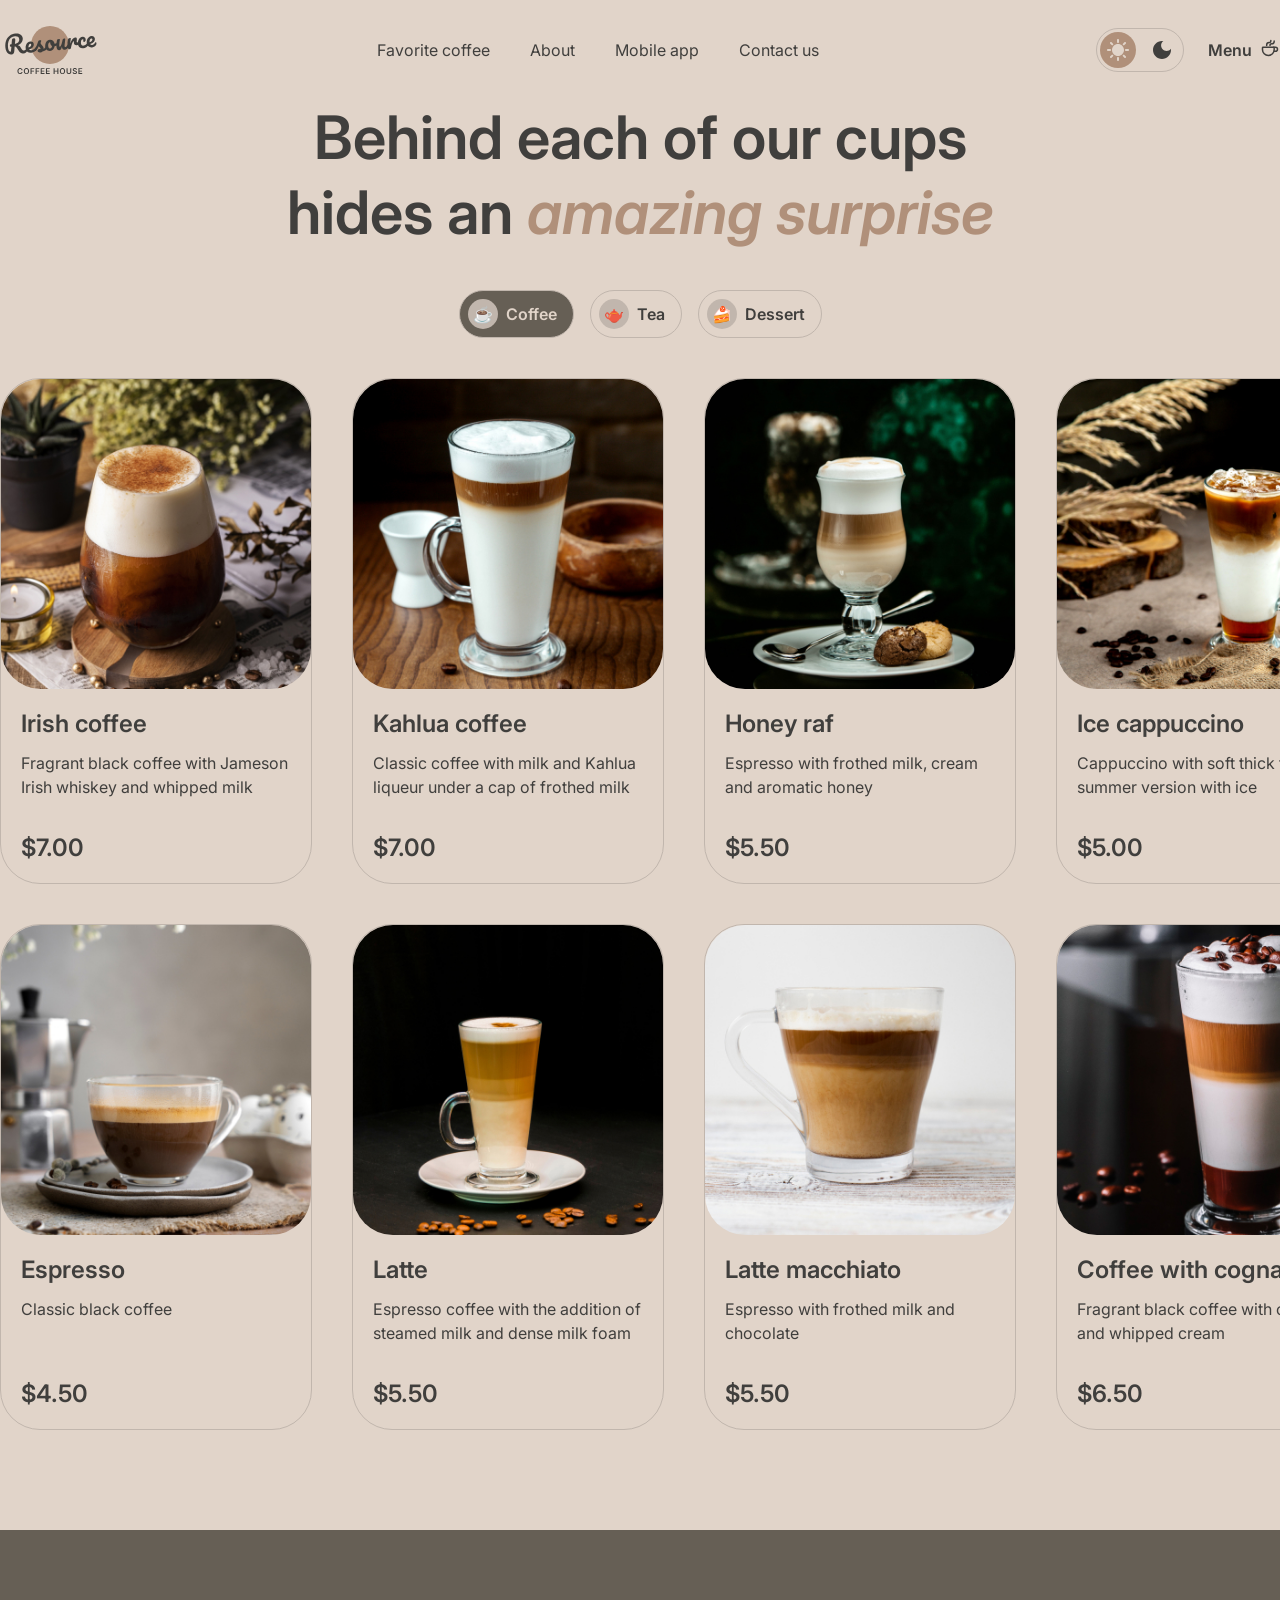
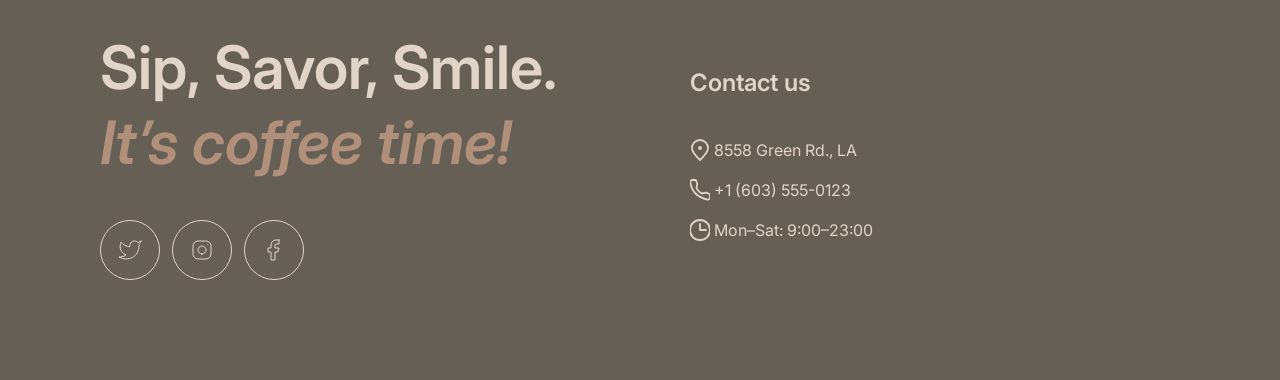
==== coffee.html @ ab08006a "feat: add catalog pages" ====
<!DOCTYPE html> 
<html lang="en">   
<head>     
    <meta charset="UTF-8">     
    <meta http-equiv="X-UA-Compatible" content="IE=edge">     
    <meta name="viewport" content="width=device-width, initial-scale=1.0">     
    <title>Document</title>     
    <link rel="stylesheet" href="style.css">   
    <link rel="preconnect" href="https://fonts.googleapis.com">
    <link rel="preconnect" href="https://fonts.gstatic.com" crossorigin>
    <link href="https://fonts.googleapis.com/css2?family=Inter:ital,opsz,wght@0,14..32,100..900;1,14..32,100..900&display=swap" rel="stylesheet">
</head>   
<body>
    <header>
        <nav class="header">
            <img src="icons/logo-light.svg" alt="Logo" class="logo">
            <ul class="nav">
                <li><a href="#">Favorite coffee</a></li>
                <li><a href="#">About</a></li>
                <li><a href="#">Mobile app</a></li>
                <li><a href="#">Contact us</a></li>   
            </ul>
            <div class="header-actions">
                <div class="theme-switch">
                    <button class="btn light">
                        <svg class="sun" width="22" height="22" viewBox="0 0 22 22" fill="#403F3D" xmlns="http://www.w3.org/2000/svg">
                            <path d="M10 3V1C10 0.45 10.45 0 11 0C11.55 0 12 0.45 12 1V3C12 3.55 11.55 4 11 4C10.45 4 10 3.55 10 3ZM17.36 6.05L18.77 4.63C19.16 4.24 19.16 3.61 18.77 3.22C18.38 2.83 17.75 2.83 17.36 3.22L15.95 4.64C15.56 5.03 15.56 5.66 15.95 6.05C16.34 6.44 16.97 6.44 17.36 6.05ZM21 10H19C18.45 10 18 10.45 18 11C18 11.55 18.45 12 19 12H21C21.55 12 22 11.55 22 11C22 10.45 21.55 10 21 10ZM11 18C10.45 18 10 18.45 10 19V21C10 21.55 10.45 22 11 22C11.55 22 12 21.55 12 21V19C12 18.45 11.55 18 11 18ZM4.64 6.05L3.22 4.64C2.83 4.25 2.83 3.61 3.22 3.23C3.61 2.85 4.25 2.84 4.63 3.23L6.04 4.64C6.43 5.03 6.43 5.67 6.04 6.05C5.65 6.43 5.02 6.44 4.64 6.05ZM15.95 15.95C15.56 16.34 15.56 16.98 15.95 17.36L17.36 18.77C17.75 19.16 18.39 19.16 18.77 18.77C19.16 18.38 19.16 17.74 18.77 17.36L17.36 15.95C16.98 15.56 16.34 15.56 15.95 15.95ZM1 12H3C3.55 12 4 11.55 4 11C4 10.45 3.55 10 3 10H1C0.45 10 0 10.45 0 11C0 11.55 0.45 12 1 12ZM4.64 18.78L6.05 17.37C6.44 16.98 6.44 16.34 6.05 15.96C5.66 15.58 5.02 15.57 4.64 15.96L3.23 17.37C2.84 17.76 2.84 18.4 3.23 18.78C3.61 19.17 4.25 19.17 4.64 18.78ZM11 5C7.69 5 5 7.69 5 11C5 14.31 7.69 17 11 17C14.31 17 17 14.31 17 11C17 7.69 14.31 5 11 5Z" fill="#E1D4C9"/>
                        </svg>
                    </button>
                    <button class="btn dark">                        
                        <svg class="moon" width="18" height="18" viewBox="0 0 18 18" fill="#403F3D" xmlns="http://www.w3.org/2000/svg"> 
                            <path d="M9 0C4.03 0 0 4.03 0 9C0 13.97 4.03 18 9 18C13.97 18 18 13.97 18 9C18 8.54 17.96 8.08 17.9 7.64C16.92 9.01 15.32 9.9 13.5 9.9C10.52 9.9 8.1 7.48 8.1 4.5C8.1 2.69 8.99 1.08 10.36 0.0999999C9.92 0.0399999 9.46 0 9 0Z" fill="#E1D4C9"/>
                        </svg>
                    </button>
                </div>
                <button class="btn menu">
                    Menu
                    <svg class="cup" width="20" height="20" viewBox="0 0 20 20" fill="none" xmlns="http://www.w3.org/2000/svg">
                        <path d="M14.166 9.76667V11.6667C14.166 14.8883 11.5543 17.5 8.33268 17.5C5.11102 17.5 2.49935 14.8883 2.49935 11.6667V9.76667C2.49935 9.4353 2.76798 9.16667 3.09935 9.16667H13.566C13.8974 9.16667 14.166 9.4353 14.166 9.76667Z" stroke="#E1D4C9" stroke-width="1.5" stroke-linecap="round" stroke-linejoin="round"/>
                        <path d="M9.99935 7.50002C9.99935 6.66669 10.5946 5.83335 11.7851 5.83335C13.1 5.83335 14.166 4.76737 14.166 3.4524V2.91669" stroke="#E1D4C9" stroke-width="1.5" stroke-linecap="round" stroke-linejoin="round"/>
                        <path d="M6.66732 7.5V7.08333C6.66732 5.70262 7.78661 4.58333 9.16732 4.58333C10.0878 4.58333 10.834 3.83714 10.834 2.91667V2.5" stroke="#E1D4C9" stroke-width="1.5" stroke-linecap="round" stroke-linejoin="round"/>
                        <path d="M13.334 9.16669H15.4173C16.5679 9.16669 17.5007 10.0994 17.5007 11.25C17.5007 12.4006 16.5679 13.3334 15.4173 13.3334H14.1673" stroke="#E1D4C9" stroke-width="1.5" stroke-linecap="round" stroke-linejoin="round"/>
                    </svg>
                </button>
            </div>
        </nav>
    </header>

    <main>
        <section class="menu">
            <div class="menu-container">
                <div class="menu-offer">
                    <h2>Behind each of our cups hides an <span class="accent">amazing surprise</span></h2>
                    <div class="menu-tabs">
                        <button class="btn-menu active">
                            <span class="icon sctive">☕</span>
                            Coffee
                        </button>
                        <button class="btn-menu">
                            <span class="icon">🫖</span>
                            Tea
                        </button>
                        <button class="btn-menu">
                            <span class="icon">🍰</span>
                            Dessert
                        </button>
                    </div>
                </div>
                <div class="menu-grid">
                    <div class="menu-preview">
                        <img class="preview" src="images/coffee-1.jpg" alt="">
                        <div class="menu-description">
                            <div class="menu-title">
                                <h3>Irish coffee</h3>
                                <p>Fragrant black coffee with Jameson Irish whiskey and whipped milk</p>
                            </div>
                            <h3>$7.00</h3>
                        </div>
                    </div>
                    <div class="menu-preview">
                        <img class="preview" src="images/coffee-2.jpg" alt="">
                        <div class="menu-description">
                            <div class="menu-title">
                                <h3>Kahlua coffee</h3>
                                <p>Classic coffee with milk and Kahlua liqueur under a cap of frothed milk</p>
                            </div>
                            <h3>$7.00</h3>
                        </div>
                    </div>
                    <div class="menu-preview">
                        <img class="preview" src="images/coffee-3.jpg" alt="">
                        <div class="menu-description">
                            <div class="menu-title">
                                <h3>Honey raf</h3>
                                <p>Espresso with frothed milk, cream and aromatic honey</p>
                            </div>
                            <h3>$5.50</h3>
                        </div>
                    </div>
                    <div class="menu-preview">
                        <img class="preview" src="images/coffee-4.jpg" alt="">
                        <div class="menu-description">
                            <div class="menu-title">
                                <h3>Ice cappuccino</h3>
                                <p>Cappuccino with soft thick foam in summer version with ice</p>
                            </div>
                            <h3>$5.00</h3>
                        </div>
                    </div>
                    <div class="menu-preview">
                        <img class="preview" src="images/coffee-5.jpg" alt="">
                        <div class="menu-description">
                            <div class="menu-title">
                                <h3>Espresso</h3>
                                <p>Classic black coffee</p>
                            </div>
                            <h3>$4.50</h3>
                        </div>
                    </div>
                    <div class="menu-preview">
                        <img class="preview" src="images/coffee-6.jpg" alt="">
                        <div class="menu-description">
                            <div class="menu-title">
                                <h3>Latte</h3>
                                <p>Espresso coffee with the addition of steamed milk and dense milk foam</p>
                            </div>
                            <h3>$5.50</h3>
                        </div>
                    </div>
                    <div class="menu-preview">
                        <img class="preview" src="images/coffee-7.jpg" alt="">
                        <div class="menu-description">
                            <div class="menu-title">
                                <h3>Latte macchiato</h3>
                                <p>Espresso with frothed milk and chocolate</p>
                            </div>
                            <h3>$5.50</h3>
                        </div>
                    </div>
                    <div class="menu-preview">
                        <img class="preview" src="images/coffee-8.jpg" alt="">
                        <div class="menu-description">
                            <div class="menu-title">
                                <h3>Coffee with cognac</h3>
                                <p>Fragrant black coffee with cognac and whipped cream</p>
                            </div>
                            <h3>$6.50</h3>
                        </div>
                    </div>
                </div>
            </div>
        </section>
    </main>

    <footer>
        <div class="footer-container">
            <div class="footer-offer">
                <h2>Sip, Savor, Smile. <span class="accent">It’s coffee time!</span></h2>
                <div class="footer-socials">
                    <button class="btn footer-social"><img class="icon-social" src="icons/twitter.svg" alt="twitter"></button> 
                    <button class="btn footer-social">
                        <svg class="socials" width="24" height="24" viewBox="0 0 24 24" fill="none" xmlns="http://www.w3.org/2000/svg">
                            <path d="M12 16C14.2091 16 16 14.2091 16 12C16 9.79086 14.2091 8 12 8C9.79086 8 8 9.79086 8 12C8 14.2091 9.79086 16 12 16Z" stroke="#E1D4C9" stroke-linecap="round" stroke-linejoin="round"/>
                            <path d="M3 16V8C3 5.23858 5.23858 3 8 3H16C18.7614 3 21 5.23858 21 8V16C21 18.7614 18.7614 21 16 21H8C5.23858 21 3 18.7614 3 16Z" stroke="#E1D4C9"/>
                            <path d="M17.5 6.51L17.51 6.49889" stroke="#E1D4C9" stroke-linecap="round" stroke-linejoin="round"/>
                        </svg>
                    </button> 
                    <button class="btn footer-social"><img src="icons/facebook.svg" alt="facebook"></button> 
                </div>
            </div>
            <div class="footer-contacts">
                <h3>Contact us</h3>
                <ul class="contacts">
                    <li><a href="#"><img src="icons/pin-alt.svg" alt="address">8558 Green Rd., LA</a></li>
                    <li><a href="#"><img src="icons/phone.svg" alt="phone">+1 (603) 555-0123</a></li>
                    <li><a href="#"><img src="icons/clock.svg" alt="clock">Mon–Sat: 9:00–23:00</a></li>
                </ul>
            </div>
        </div>
    </footer>
</body>
</html>
---- style.css ----
:root {
    --txt-accent: #B0907A;
    --txt-primary: #403F3D;
    --bg: #E1D4C9;
    --txt-dark: #403F3D;
    --border-primary: #C1B6AD;
    --border-inverse: #665F55;
}

* {
    margin: 0;
    padding: 0;
    box-sizing: border-box;
    max-width: 1360px;
    /* margin-inline: auto; */
}

html {
    scroll-behavior: smooth;
}

body {
    background-color: var(--bg);    
}

a {
    text-decoration: none;
    color: var(--txt-dark); 
}

ul {
    list-style: none;
}

img {
    object-fit: cover;
}

button {
    font-family: "Inter", sans-serif;
    font-optical-sizing: auto;
    font-weight: 600;
    font-style: normal;
    line-height: 150%;
    font-size: 16px;
    color: var(--txt-dark);
    /* background-color: var(--bg); */
}

/* -------------- TEXT --------------  */
body {
  font-family: "Inter", sans-serif;
  font-optical-sizing: auto;
  font-weight: 400;
  font-style: normal;
  line-height: 150%;
  font-size: 16px;
  color: var(--txt-primary); 
}

h1 {
    font-size: 72px;
    font-weight: 600;
    line-height:  105%;
}

h2 {
    font-size: 60px;
    font-weight: 600;
    line-height:  125%;
    text-align: center;
}

h3 {
    font-size: 24px;
    font-weight: 600;
    line-height:  125%;
}

span.accent {
    color: var(--txt-accent);
    font-style: italic;
}

/* ---------------- header ----------------- */
.header {
    margin: 20px 0;
    display: flex;
    justify-content: space-between;
    align-items: center;
}

.nav {
    display: flex;
    gap: 40px;
}

.nav a {
    color: var(--txt-dark); 
}

.header-actions {   
    display: flex;
    gap: 24px;
    align-items: center;
}

.theme-switch {
    display: flex;
    align-items: center;
    gap: 8px;
    width: 88px;
    height: 44px;
    border: 1px solid var(--border-primary);
    border-radius: 100px;
}

.btn.light {
    background-color: var(--txt-accent);
    width: 36px;
    height: 36px;
    border-radius: 100%;
    margin: 3px 0 3px 3px;
    display: flex;
    align-items: center;
    justify-content: center;
    border: none;
}

.btn.dark {
    width: 36px;
    height: 36px;
    border-radius: 100%;
    margin: 3px 3px 3px 0;
    display: flex;
    align-items: center;
    justify-content: center;
    border: none;
    background-color: transparent;
}

.btn.menu {
    border: none;
    display: flex;
    gap: 8px;
    align-items: flex-start;
    background-color: transparent;
}

.moon path {
    fill: #403F3D;
}
.cup path {
    stroke: #403F3D;
}


/* ---------------- hero ----------------- */
.hero-container {
    background-image: url("images/img-hero.jpg");
    background-size: cover;
    background-position: center;  
    width: 100%;
    height: 644px; 
    border-radius: 40px;
    display: flex;
    align-items: center;
    margin-bottom: 100px;    
}

.hero-offer {
    margin-left: 100px;
    max-width: 530px;
    display: flex;
    gap: 40px;
    flex-direction: column;
    color: var(--bg);
}

.btn.primary {
    padding: 20px 78px;
    width: 200px;
    border: none;
    border-radius: 100px;
    background-color: var(--bg);
}

/* -------------- Favorite --------------  */
.favorite-container {
    display: flex;
    flex-direction: column;
    gap: 40px;
    margin-bottom: 100px;
}

.favorite-slider-main {
    display: flex;
    flex-direction: column;
    align-items: center;
    gap: 40px;
}

.favorite-slider {
    width: 100%;
    display: flex;
    align-items: center;
    justify-content: space-between;
}

.slide-content {
    width: 480px;
    display: flex;
    flex-direction: column;
    gap: 20px;
}

.slide-content h3 {
    color: var(--txt-primary);
    text-align: center;
}

.slide-description {
    display: flex;
    flex-direction: column;
    gap: 16px;
    text-align: center;
}

.btn.favorite {
    width: 60px;
    height: 60px;
    border: 1px solid var(--border-inverse);
    border-radius: 100px;
    background-color: var(--bg);
}

.favorite-controls {
    display: flex;
    gap: 12px;
}

.control-dot {
    display: block;
    width: 40px;
    height: 2px;
    background-color: var(--border-primary);
}

.control-dot.active {
    display: block;
    width: 40px;
    height: 2px;
    background-color: var(--border-inverse);
}

/* -------------- About --------------  */
.about-container {
    display: flex;
    flex-direction: column;
    gap: 40px;
    margin-bottom: 100px;
}

.about-container h2 {
    width: 100%;
    text-align: left;
}

.about-images {
    display: flex;
    gap: 40px;
    width: 100%;
    max-width: 660px;
    border-radius: 20px;
}

.about-images-col {
    display: flex;
    gap: 40px;
    flex-direction: column;
}

.about-big {
    height: 590px;
    width: 660px;
    border-radius: 20px;
}

.about-small {
    height: 430px;
    width: 660px;
    border-radius: 20px;
}

/* -------------- Mobileapp --------------  */
.mobileapp-container {
    display: flex;
    gap: 100px;
    margin-bottom: 100px;
    align-items: center;
}

.mobileapp-offer {
    display: flex;
    gap: 40px;
    flex-direction: column;
}

.mobileapp-offer h2 {
    text-align: left;
}

.mobileapp-buttons {
    display: flex;
    gap: 20px;
}

.btn.mobileapp {
    width: 200px;
    display: flex;
    gap: 8px;
    border: 1px solid var(--border-inverse);
    border-radius: 100px;
    background-color: var(--bg);
    align-items: center;
    justify-content: center;
    padding: 20px 12px;
}

.mobileapp-txt {
    display: flex;
    gap: 2px;
    flex-direction: column;
    text-align: left;
    line-height: 105%;
}

.app path {
    fill: var(--txt-primary);
}

.app {
    width: 36px;
    height: 36px;
}

.caption {
    font-size: 10px;
}

/* -------------- Footer --------------  */
.footer-container {
    background-color: #665F55;
    padding: 100px;
    display: flex;
    gap: 100px;
    align-items: center;
}

.footer-offer, .footer-contacts, ul.contacts {
    display: flex;
    flex-direction: column;
    flex: 1;
    gap: 40px;
}

.footer-socials {
    display: flex;
    gap: 12px;
}

.btn.footer-social {
    width: 60px;
    height: 60px;
    background-color: transparent;
    border: 1px solid var(--bg);
    border-radius: 100%;
    display: flex;
    align-items: center;
    justify-content: center;
}

.socials {
    fill: none;
}

footer h2, h3, a {
    color: var(--bg);
    text-align: left;
}

ul.contacts {
    gap: 16px;
}

.contacts a {
    display: flex;
    gap: 4px;
}

/* -------------- Каталог --------------  */
.menu-offer {
    display: flex;
    flex-direction: column;
    align-items: center;
    gap: 40px;
    margin-bottom: 40px;
}

.menu-offer h2 {
    width: 800px;
}

.menu-tabs {
    display: flex;
    gap: 16px;
}

.btn-menu {
    border-radius: 100px;
    border: 1px solid var(--border-primary);
    padding: 8px 16px 8px 8px;
    display: flex;
    align-items: center;
    gap: 8px;
    background-color: transparent;
}

.icon {
    width: 30px;
    height: 30px;
    border-radius: 100%;
    background-color: var(--border-primary);
    display: flex;
    align-items: center;
    justify-content: center;
}

.btn-menu.active {
    background-color: #665F55;
    color: var(--bg);
}

.icon.active {
    background-color: var(--bg);
}

.menu-preview {
    border: 1px solid var(--border-primary);
    border-radius: 40px;
    display: flex;
    flex-direction: column;
    height: 506px;
}

.menu-preview img {
    border-radius: 40px;
    width: 310px;
    height: 310px;
}

.menu-description {
    padding: 20px;
    display: flex;
    flex: 1;
    flex-direction: column;
    justify-content: space-between;
}

.menu-description h3 {
    color: var(--txt-primary);
}

.menu-title {
    display: flex;
    flex-direction: column;
    gap: 12px;
}

.menu-grid {
    display: grid;
    grid-template-columns: repeat(4, 1fr);
    gap: 40px;
}

.menu-container {
    margin-bottom: 100px;
}


/* -------------- Адаптивы --------------  */
@media (max-width: 768px) {}
@media (max-width: 380px) {}
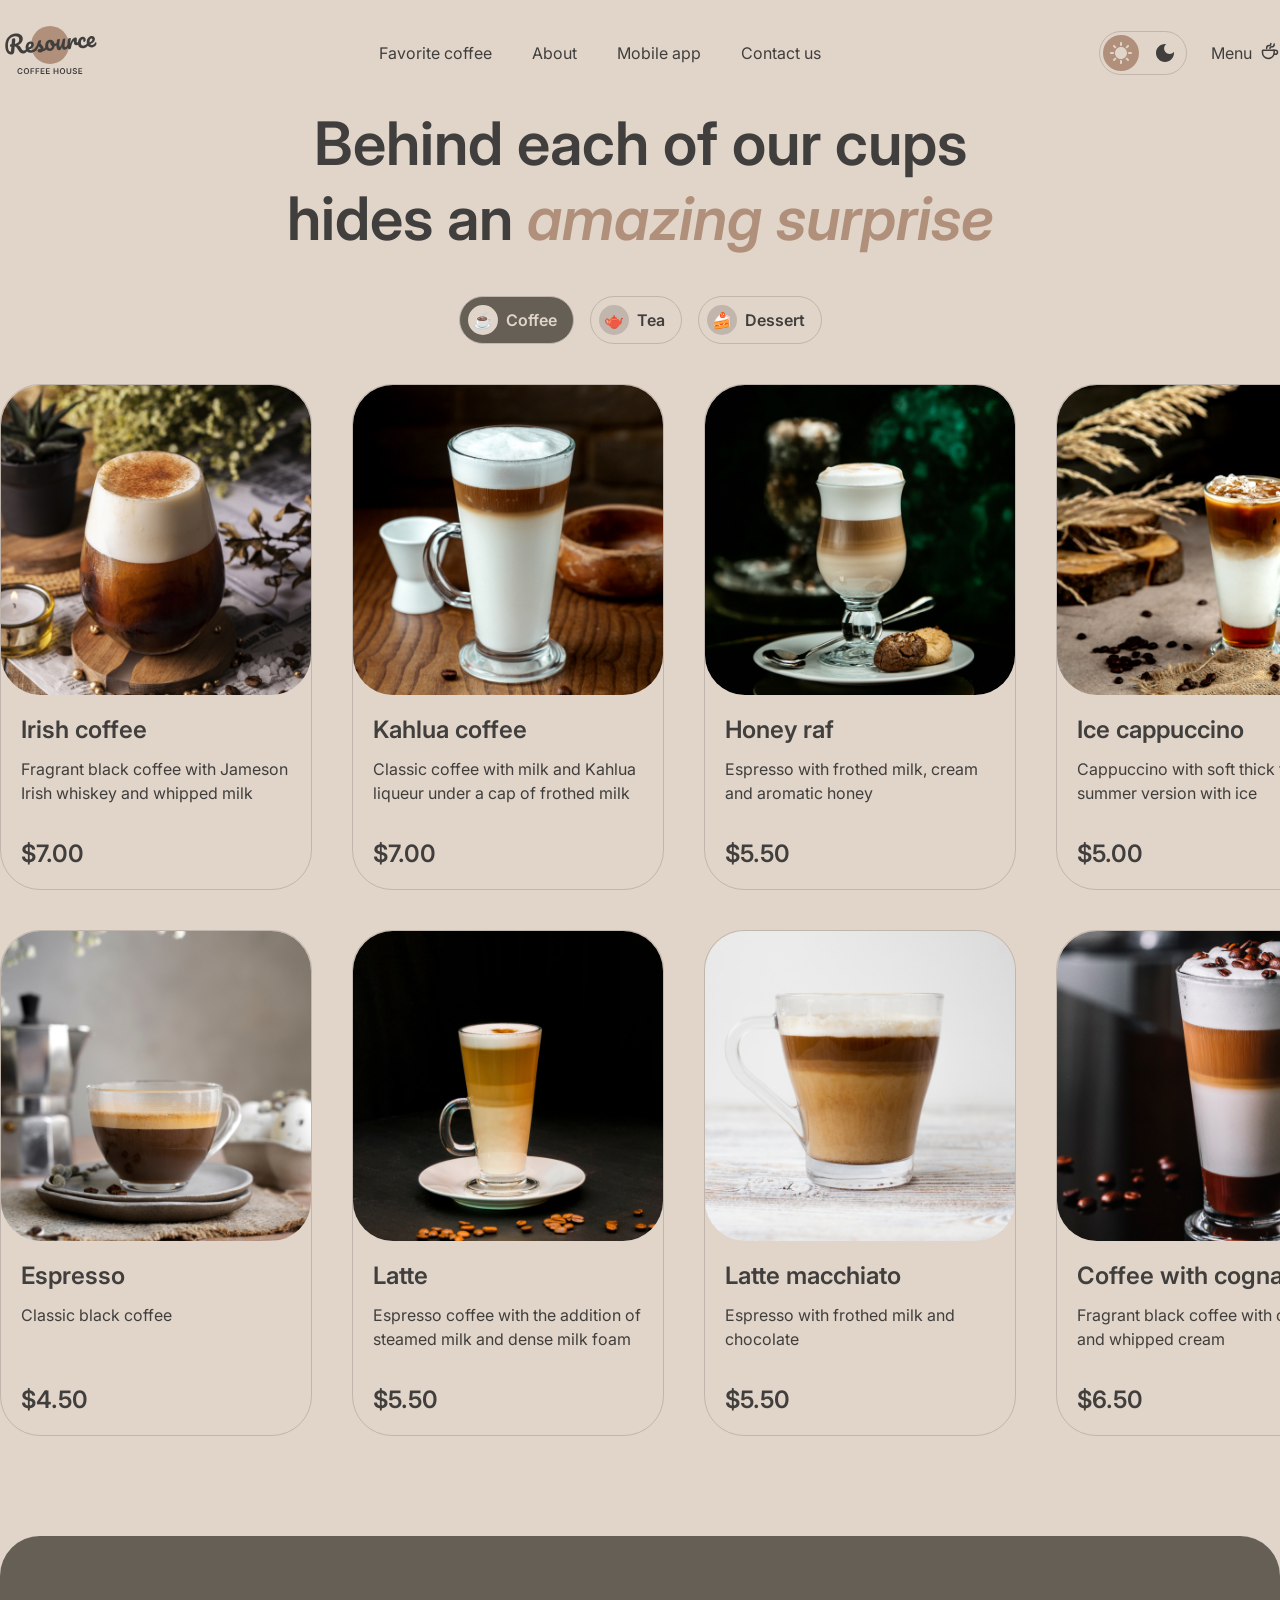
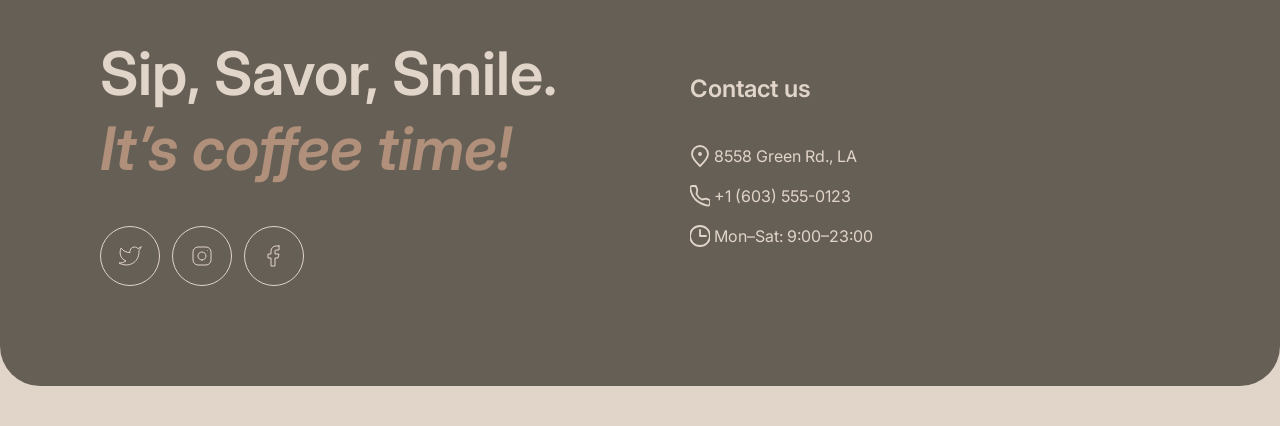
==== commit 79639f5f: "feat: add theme switcher and hovers" ====
--- a/coffee.html
+++ b/coffee.html
@@ -4,21 +4,22 @@
     <meta charset="UTF-8">     
     <meta http-equiv="X-UA-Compatible" content="IE=edge">     
     <meta name="viewport" content="width=device-width, initial-scale=1.0">     
-    <title>Document</title>     
+    <title>Coffee House</title>     
+    <link rel="icon" type="image/svg+xml" href="icons/logo-light.svg">   
     <link rel="stylesheet" href="style.css">   
     <link rel="preconnect" href="https://fonts.googleapis.com">
     <link rel="preconnect" href="https://fonts.gstatic.com" crossorigin>
     <link href="https://fonts.googleapis.com/css2?family=Inter:ital,opsz,wght@0,14..32,100..900;1,14..32,100..900&display=swap" rel="stylesheet">
 </head>   
-<body>
+<body class="dark-theme">
     <header>
-        <nav class="header">
-            <img src="icons/logo-light.svg" alt="Logo" class="logo">
+        <nav class="container header">
+            <a href="index.html"><img src="icons/logo-light.svg" alt="Logo" class="logo"></a>
             <ul class="nav">
-                <li><a href="#">Favorite coffee</a></li>
-                <li><a href="#">About</a></li>
-                <li><a href="#">Mobile app</a></li>
-                <li><a href="#">Contact us</a></li>   
+                <li><a href="#favorite">Favorite coffee</a></li>
+                <li><a href="#about">About</a></li>
+                <li><a href="#mobileapp">Mobile app</a></li>
+                <li><a href="#contacts">Contact us</a></li>   
             </ul>
             <div class="header-actions">
                 <div class="theme-switch">
@@ -33,7 +34,7 @@
                         </svg>
                     </button>
                 </div>
-                <button class="btn menu">
+                <a href="coffee.html" class="btn menu">
                     Menu
                     <svg class="cup" width="20" height="20" viewBox="0 0 20 20" fill="none" xmlns="http://www.w3.org/2000/svg">
                         <path d="M14.166 9.76667V11.6667C14.166 14.8883 11.5543 17.5 8.33268 17.5C5.11102 17.5 2.49935 14.8883 2.49935 11.6667V9.76667C2.49935 9.4353 2.76798 9.16667 3.09935 9.16667H13.566C13.8974 9.16667 14.166 9.4353 14.166 9.76667Z" stroke="#E1D4C9" stroke-width="1.5" stroke-linecap="round" stroke-linejoin="round"/>
@@ -41,10 +42,10 @@
                         <path d="M6.66732 7.5V7.08333C6.66732 5.70262 7.78661 4.58333 9.16732 4.58333C10.0878 4.58333 10.834 3.83714 10.834 2.91667V2.5" stroke="#E1D4C9" stroke-width="1.5" stroke-linecap="round" stroke-linejoin="round"/>
                         <path d="M13.334 9.16669H15.4173C16.5679 9.16669 17.5007 10.0994 17.5007 11.25C17.5007 12.4006 16.5679 13.3334 15.4173 13.3334H14.1673" stroke="#E1D4C9" stroke-width="1.5" stroke-linecap="round" stroke-linejoin="round"/>
                     </svg>
-                </button>
+                </a>
             </div>
         </nav>
-    </header>
+    </header> 
 
     <main>
         <section class="menu">
@@ -53,7 +54,7 @@
                     <h2>Behind each of our cups hides an <span class="accent">amazing surprise</span></h2>
                     <div class="menu-tabs">
                         <button class="btn-menu active">
-                            <span class="icon sctive">☕</span>
+                            <span class="icon active">☕</span>
                             Coffee
                         </button>
                         <button class="btn-menu">
@@ -153,11 +154,15 @@
     </main>
 
     <footer>
-        <div class="footer-container">
+        <div class="footer-container" id="contacts">
             <div class="footer-offer">
                 <h2>Sip, Savor, Smile. <span class="accent">It’s coffee time!</span></h2>
                 <div class="footer-socials">
-                    <button class="btn footer-social"><img class="icon-social" src="icons/twitter.svg" alt="twitter"></button> 
+                    <button class="btn footer-social">
+                        <svg class="socials" width="24" height="24" viewBox="0 0 24 24" fill="none" xmlns="http://www.w3.org/2000/svg">
+                            <path d="M23 3.01006C23 3.01006 20.9821 4.20217 19.86 4.54006C19.2577 3.84757 18.4573 3.35675 17.567 3.13398C16.6767 2.91122 15.7395 2.96725 14.8821 3.29451C14.0247 3.62177 13.2884 4.20446 12.773 4.96377C12.2575 5.72309 11.9877 6.62239 12 7.54006V8.54006C10.2426 8.58562 8.50127 8.19587 6.93101 7.4055C5.36074 6.61513 4.01032 5.44869 3 4.01006C3 4.01006 -1 13.0101 8 17.0101C5.94053 18.408 3.48716 19.109 1 19.0101C10 24.0101 21 19.0101 21 7.51006C20.9991 7.23151 20.9723 6.95365 20.92 6.68006C21.9406 5.67355 23 3.01006 23 3.01006Z" stroke="#E1D4C9" stroke-linecap="round" stroke-linejoin="round"/>
+                        </svg>
+                    </button> 
                     <button class="btn footer-social">
                         <svg class="socials" width="24" height="24" viewBox="0 0 24 24" fill="none" xmlns="http://www.w3.org/2000/svg">
                             <path d="M12 16C14.2091 16 16 14.2091 16 12C16 9.79086 14.2091 8 12 8C9.79086 8 8 9.79086 8 12C8 14.2091 9.79086 16 12 16Z" stroke="#E1D4C9" stroke-linecap="round" stroke-linejoin="round"/>
@@ -165,7 +170,11 @@
                             <path d="M17.5 6.51L17.51 6.49889" stroke="#E1D4C9" stroke-linecap="round" stroke-linejoin="round"/>
                         </svg>
                     </button> 
-                    <button class="btn footer-social"><img src="icons/facebook.svg" alt="facebook"></button> 
+                    <button class="btn footer-social">
+                        <svg class="socials" width="24" height="24" viewBox="0 0 24 24" fill="none" xmlns="http://www.w3.org/2000/svg">
+                            <path d="M17 2H14C12.6739 2 11.4021 2.52678 10.4645 3.46447C9.52678 4.40215 9 5.67392 9 7V10H6V14H9V22H13V14H16L17 10H13V7C13 6.73478 13.1054 6.48043 13.2929 6.29289C13.4804 6.10536 13.7348 6 14 6H17V2Z" stroke="#E1D4C9" stroke-linecap="round" stroke-linejoin="round"/>
+                        </svg>
+                    </button> 
                 </div>
             </div>
             <div class="footer-contacts">
@@ -178,5 +187,6 @@
             </div>
         </div>
     </footer>
+    <script src="script.js"></script>
 </body>
 </html>
--- a/style.css
+++ b/style.css
@@ -1,18 +1,33 @@
 :root {
     --txt-accent: #B0907A;
     --txt-primary: #403F3D;
-    --bg: #E1D4C9;
-    --txt-dark: #403F3D;
+    --txt-inverse: #E1D4C9;
+    --bg-page: #E1D4C9;
+    --bg-container: #665F55;
+    --bg-overlay: ##403F3D;
     --border-primary: #C1B6AD;
     --border-inverse: #665F55;
+    --current-color: #E1D4C9;
+    --dark-txt-primary: #E1D4C9;
+    --dark-txt-inverse: #E1D4C9;
+    --dark-txt-accent: #B0907A;
+    --dark-bg-page: #292826;
+    --dark-bg-container: #403F3D;
+    --dark-bg-overlay: #292826 * 80%;
+    --dark-border-primary: #665F55;
+    --dark-border-inverse: #C1B6AD;
 }
 
 * {
     margin: 0;
     padding: 0;
     box-sizing: border-box;
+}
+
+main {
+    width: 100%;
     max-width: 1360px;
-    /* margin-inline: auto; */
+    margin: 0 auto;
 }
 
 html {
@@ -20,12 +35,36 @@
 }
 
 body {
-    background-color: var(--bg);    
+    background-color: var(--bg-page);  
+    display: flex;
+    flex-direction: column;
+    align-items: center;  
+    font-family: "Inter", sans-serif;
+    font-optical-sizing: auto;
+    font-weight: 400;
+    font-style: normal;
+    line-height: 150%;
+    font-size: 16px;
+    color: var(--txt-primary); 
+}
+
+body.dark-theme {
+    --txt-primary: var(--dark-txt-primary);
+    --txt-inverse: var(--dark-txt-inverse);
+    --txt-accent: var(--dark-txt-accent);
+    --bg-page: var(--dark-bg-page);
+    --bg-container: var(--dark-bg-container);
+    --bg-overlay: var(--dark-bg-overlay);
+    --border-primary: var(--dark-border-primary);
+    --border-inverse: var(--dark-border-inverse);
 }
 
 a {
     text-decoration: none;
     color: var(--txt-dark); 
+}
+a:hover {
+    text-decoration: underline;
 }
 
 ul {
@@ -43,21 +82,10 @@
     font-style: normal;
     line-height: 150%;
     font-size: 16px;
-    color: var(--txt-dark);
-    /* background-color: var(--bg); */
+    color: var(--txt-primary);
 }
 
 /* -------------- TEXT --------------  */
-body {
-  font-family: "Inter", sans-serif;
-  font-optical-sizing: auto;
-  font-weight: 400;
-  font-style: normal;
-  line-height: 150%;
-  font-size: 16px;
-  color: var(--txt-primary); 
-}
-
 h1 {
     font-size: 72px;
     font-weight: 600;
@@ -83,8 +111,13 @@
 }
 
 /* ---------------- header ----------------- */
+header {
+    width: 100%;
+}
+
 .header {
-    margin: 20px 0;
+    margin: 20px auto;
+    max-width: 1360px;
     display: flex;
     justify-content: space-between;
     align-items: center;
@@ -96,7 +129,7 @@
 }
 
 .nav a {
-    color: var(--txt-dark); 
+    color: var(--txt-primary); 
 }
 
 .header-actions {   
@@ -139,21 +172,43 @@
     background-color: transparent;
 }
 
+body.dark-theme .btn.light {
+    background-color: transparent;
+}
+
+body.dark-theme .btn.dark {
+    background-color: var(--txt-accent);
+}
+
+.btn.dark:hover, .moon:hover path {
+    cursor: pointer;
+    background-color: var(--dark-border-primary);
+}
+.btn.dark:hover .moon path{
+    fill: var(--txt-inverse);
+}
+
+body.dark-theme .btn.light:hover {
+    cursor: pointer;
+    background-color: var(--txt-accent);
+}
+
 .btn.menu {
     border: none;
     display: flex;
     gap: 8px;
     align-items: flex-start;
     background-color: transparent;
+    color: var(--txt-primary);
 }
 
 .moon path {
-    fill: #403F3D;
-}
+    fill: var(--txt-primary);
+}
+
 .cup path {
-    stroke: #403F3D;
-}
-
+    stroke: var(--txt-primary);
+}
 
 /* ---------------- hero ----------------- */
 .hero-container {
@@ -174,16 +229,36 @@
     display: flex;
     gap: 40px;
     flex-direction: column;
-    color: var(--bg);
-}
-
-.btn.primary {
+    color: var(--txt-inverse);
+}
+
+.btn.menu.primary {
     padding: 20px 78px;
     width: 200px;
     border: none;
     border-radius: 100px;
-    background-color: var(--bg);
-}
+    background-color: var(--bg-page);
+    text-decoration: none;
+    color: var(--txt-primary);
+    display: flex;
+    align-items: center;
+}
+.svg-cup {
+    opacity: 0;
+    transition: opacity 0.3s ease;
+    width: 20px;
+    height: 20px;
+}
+.svg-cup path {
+    stroke: var(--txt-primary);
+}
+.btn.menu.primary:hover {
+    padding: 20px 68px;
+}
+.btn.menu.primary:hover .svg-cup {
+    opacity: 1;
+}
+
 
 /* -------------- Favorite --------------  */
 .favorite-container {
@@ -231,7 +306,17 @@
     height: 60px;
     border: 1px solid var(--border-inverse);
     border-radius: 100px;
-    background-color: var(--bg);
+    background-color: var(--bg-page);
+}
+.btn.favorite:hover {
+    background-color: var(--border-inverse);
+}
+.btn.favorite:hover .arrow path {
+    stroke: var(--bg-page);
+}
+
+.arrow path {
+    stroke: var(--txt-primary);
 }
 
 .favorite-controls {
@@ -270,7 +355,6 @@
     display: flex;
     gap: 40px;
     width: 100%;
-    max-width: 660px;
     border-radius: 20px;
 }
 
@@ -321,10 +405,17 @@
     gap: 8px;
     border: 1px solid var(--border-inverse);
     border-radius: 100px;
-    background-color: var(--bg);
+    background-color: var(--bg-page);
     align-items: center;
     justify-content: center;
     padding: 20px 12px;
+}
+.btn.mobileapp:hover {
+    background-color: var(--bg-container);
+    color: var(--txt-inverse);
+}
+.btn.mobileapp:hover .app path  {
+    fill: var(--txt-inverse);
 }
 
 .mobileapp-txt {
@@ -350,11 +441,13 @@
 
 /* -------------- Footer --------------  */
 .footer-container {
-    background-color: #665F55;
+    background-color: var(--bg-container);
+    border-radius: 40px;
     padding: 100px;
     display: flex;
     gap: 100px;
     align-items: center;
+    margin-bottom: 40px;
 }
 
 .footer-offer, .footer-contacts, ul.contacts {
@@ -373,11 +466,23 @@
     width: 60px;
     height: 60px;
     background-color: transparent;
-    border: 1px solid var(--bg);
+    border: 1px solid var(--current-color);
     border-radius: 100%;
     display: flex;
     align-items: center;
     justify-content: center;
+}
+.btn.footer-social:hover {
+    cursor: pointer;
+    background-color: var(--bg-page);
+}
+.btn.footer-social:hover .socials path {
+    stroke: var(--bg-container);
+}
+
+body.dark-theme .btn.footer-social:hover {
+    cursor: pointer;
+    background-color: var(--current-color);
 }
 
 .socials {
@@ -385,7 +490,7 @@
 }
 
 footer h2, h3, a {
-    color: var(--bg);
+    color: var(--current-color);
     text-align: left;
 }
 
@@ -398,7 +503,7 @@
     gap: 4px;
 }
 
-/* -------------- Каталог --------------  */
+/* -------------- catalog --------------  */
 .menu-offer {
     display: flex;
     flex-direction: column;
@@ -437,12 +542,12 @@
 }
 
 .btn-menu.active {
-    background-color: #665F55;
-    color: var(--bg);
+    background-color: var(--bg-container);
+    color: var(--bg-page);
 }
 
 .icon.active {
-    background-color: var(--bg);
+    background-color: var(--bg-page);
 }
 
 .menu-preview {
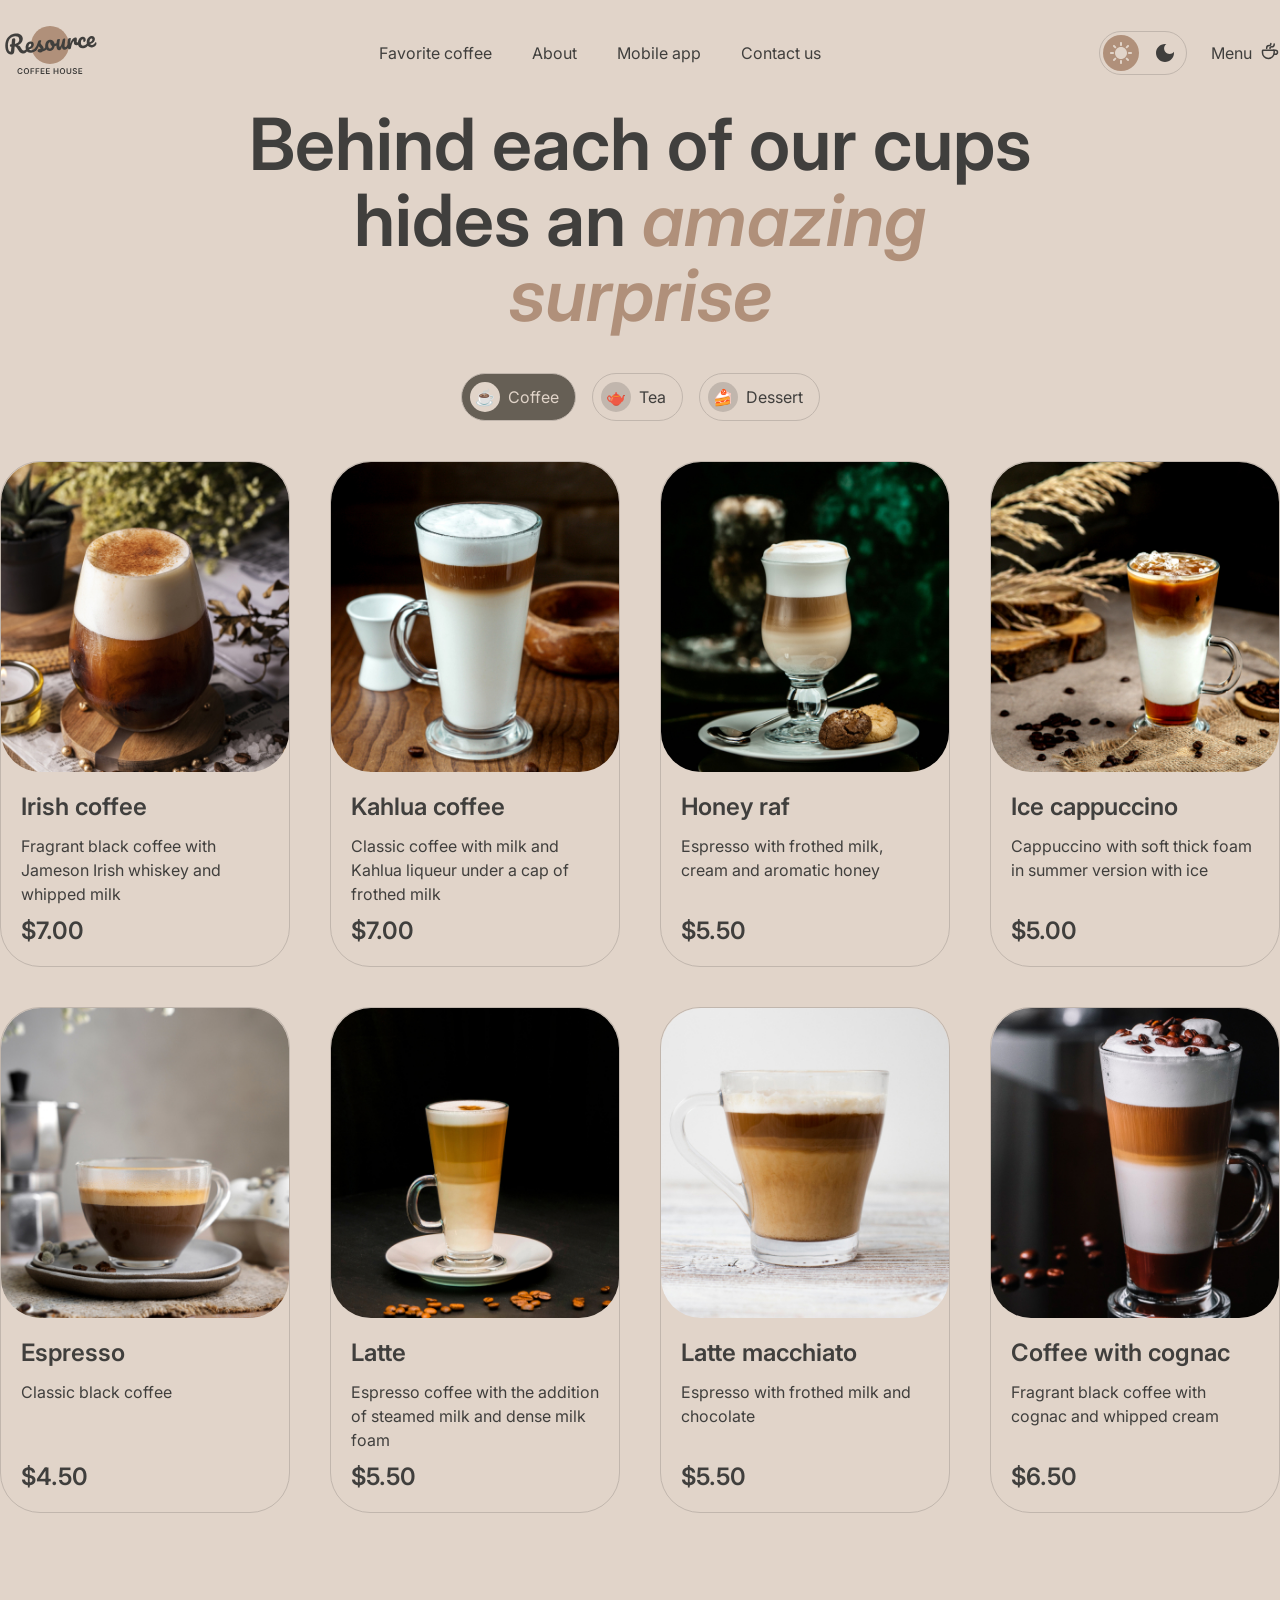
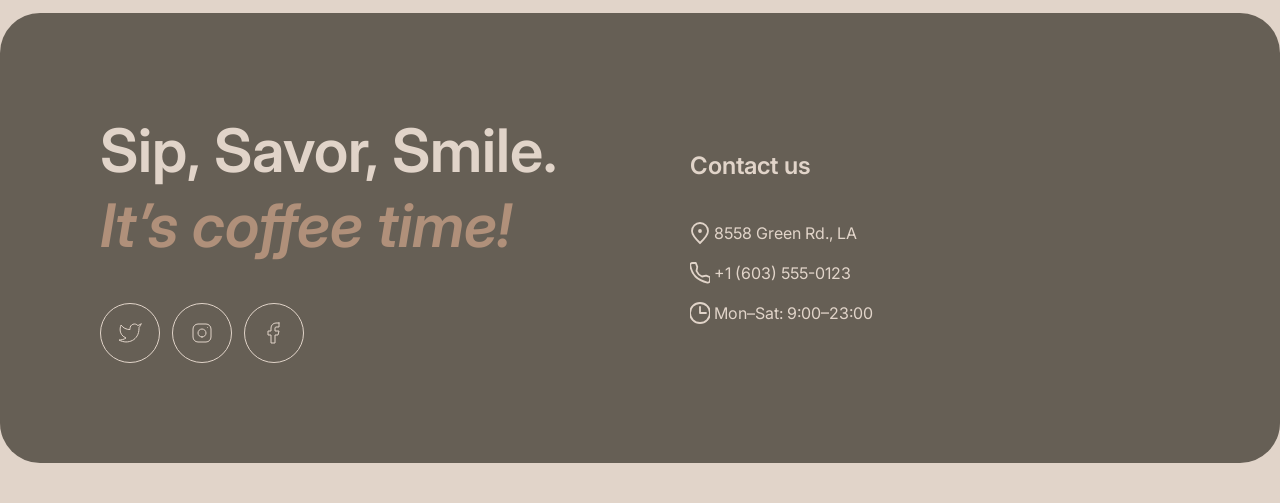
==== commit 87ebfa0d: "feat: add adpatipves" ====
--- a/coffee.html
+++ b/coffee.html
@@ -43,6 +43,10 @@
                         <path d="M13.334 9.16669H15.4173C16.5679 9.16669 17.5007 10.0994 17.5007 11.25C17.5007 12.4006 16.5679 13.3334 15.4173 13.3334H14.1673" stroke="#E1D4C9" stroke-width="1.5" stroke-linecap="round" stroke-linejoin="round"/>
                     </svg>
                 </a>
+                <button class="burger" aria-label="Open menu">
+                    <span></span>
+                    <span></span>
+                </button>  
             </div>
         </nav>
     </header> 
@@ -51,20 +55,20 @@
         <section class="menu">
             <div class="menu-container">
                 <div class="menu-offer">
-                    <h2>Behind each of our cups hides an <span class="accent">amazing surprise</span></h2>
+                    <h1>Behind each of our cups hides an <span class="accent">amazing surprise</span></h1>
                     <div class="menu-tabs">
-                        <button class="btn-menu active">
+                        <a href="coffee.html" class="btn-menu active">
                             <span class="icon active">☕</span>
                             Coffee
-                        </button>
-                        <button class="btn-menu">
+                        </a>
+                        <a href="tea.html" class="btn-menu">
                             <span class="icon">🫖</span>
                             Tea
-                        </button>
-                        <button class="btn-menu">
+                        </a>
+                        <a href="dessert.html" class="btn-menu">
                             <span class="icon">🍰</span>
                             Dessert
-                        </button>
+                        </a>                
                     </div>
                 </div>
                 <div class="menu-grid">
@@ -72,83 +76,89 @@
                         <img class="preview" src="images/coffee-1.jpg" alt="">
                         <div class="menu-description">
                             <div class="menu-title">
-                                <h3>Irish coffee</h3>
+                                <h2>Irish coffee</h2>
                                 <p>Fragrant black coffee with Jameson Irish whiskey and whipped milk</p>
                             </div>
-                            <h3>$7.00</h3>
+                            <h2>$7.00</h2>
                         </div>
                     </div>
                     <div class="menu-preview">
                         <img class="preview" src="images/coffee-2.jpg" alt="">
                         <div class="menu-description">
                             <div class="menu-title">
-                                <h3>Kahlua coffee</h3>
+                                <h2>Kahlua coffee</h2>
                                 <p>Classic coffee with milk and Kahlua liqueur under a cap of frothed milk</p>
                             </div>
-                            <h3>$7.00</h3>
+                            <h2>$7.00</h2>
                         </div>
                     </div>
                     <div class="menu-preview">
                         <img class="preview" src="images/coffee-3.jpg" alt="">
                         <div class="menu-description">
                             <div class="menu-title">
-                                <h3>Honey raf</h3>
+                                <h2>Honey raf</h2>
                                 <p>Espresso with frothed milk, cream and aromatic honey</p>
                             </div>
-                            <h3>$5.50</h3>
+                            <h2>$5.50</h2>
                         </div>
                     </div>
                     <div class="menu-preview">
                         <img class="preview" src="images/coffee-4.jpg" alt="">
                         <div class="menu-description">
                             <div class="menu-title">
-                                <h3>Ice cappuccino</h3>
+                                <h2>Ice cappuccino</h2>
                                 <p>Cappuccino with soft thick foam in summer version with ice</p>
                             </div>
-                            <h3>$5.00</h3>
+                            <h2>$5.00</h2>
                         </div>
                     </div>
                     <div class="menu-preview">
                         <img class="preview" src="images/coffee-5.jpg" alt="">
                         <div class="menu-description">
                             <div class="menu-title">
-                                <h3>Espresso</h3>
+                                <h2>Espresso</h2>
                                 <p>Classic black coffee</p>
                             </div>
-                            <h3>$4.50</h3>
+                            <h2>$4.50</h2>
                         </div>
                     </div>
                     <div class="menu-preview">
                         <img class="preview" src="images/coffee-6.jpg" alt="">
                         <div class="menu-description">
                             <div class="menu-title">
-                                <h3>Latte</h3>
+                                <h2>Latte</h2>
                                 <p>Espresso coffee with the addition of steamed milk and dense milk foam</p>
                             </div>
-                            <h3>$5.50</h3>
+                            <h2>$5.50</h2>
                         </div>
                     </div>
                     <div class="menu-preview">
                         <img class="preview" src="images/coffee-7.jpg" alt="">
                         <div class="menu-description">
                             <div class="menu-title">
-                                <h3>Latte macchiato</h3>
+                                <h2>Latte macchiato</h2>
                                 <p>Espresso with frothed milk and chocolate</p>
                             </div>
-                            <h3>$5.50</h3>
+                            <h2>$5.50</h2>
                         </div>
                     </div>
                     <div class="menu-preview">
                         <img class="preview" src="images/coffee-8.jpg" alt="">
                         <div class="menu-description">
                             <div class="menu-title">
-                                <h3>Coffee with cognac</h3>
+                                <h2>Coffee with cognac</h2>
                                 <p>Fragrant black coffee with cognac and whipped cream</p>
                             </div>
-                            <h3>$6.50</h3>
-                        </div>
-                    </div>
-                </div>
+                            <h2>$6.50</h2>
+                        </div>
+                    </div>
+                </div>
+                <button class="menu-more">
+                    <svg width="24" height="24" viewBox="0 0 24 24" fill="none" xmlns="http://www.w3.org/2000/svg">
+                        <path d="M21.8883 13.5C21.1645 18.3113 17.013 22 12 22C6.47715 22 2 17.5228 2 12C2 6.47715 6.47715 2 12 2C16.1006 2 19.6248 4.46819 21.1679 8" stroke="#403F3D" stroke-linecap="round" stroke-linejoin="round"/>
+                        <path d="M17 8H21.4C21.7314 8 22 7.73137 22 7.4V3" stroke="#403F3D" stroke-linecap="round" stroke-linejoin="round"/>
+                    </svg>
+                </button>
             </div>
         </section>
     </main>
--- a/style.css
+++ b/style.css
@@ -61,7 +61,7 @@
 
 a {
     text-decoration: none;
-    color: var(--txt-dark); 
+    color: var(--txt-primary); 
 }
 a:hover {
     text-decoration: underline;
@@ -210,6 +210,26 @@
     stroke: var(--txt-primary);
 }
 
+.burger {
+    display: none;
+    width: 44px;
+    height: 44px;
+    padding: 0;
+    border: 1px solid var(--border-inverse);
+    border-radius: 100px;
+    background-color: transparent;
+    align-items: center;
+    justify-content: center;
+    flex-direction: column;
+    gap: 8px;
+}
+
+.burger span {
+    width: 16px;
+    height: 1.5px;
+    background-color: var(--txt-primary);
+}
+
 /* ---------------- hero ----------------- */
 .hero-container {
     background-image: url("images/img-hero.jpg");
@@ -282,11 +302,19 @@
     justify-content: space-between;
 }
 
+.favorite-rawslider {
+    width: 100%;
+    display: flex;
+    align-items: center;
+    justify-content: center;
+}
+
 .slide-content {
-    width: 480px;
+    max-width: 480px;
     display: flex;
     flex-direction: column;
     gap: 20px;
+    width: 100%;
 }
 
 .slide-content h3 {
@@ -362,17 +390,18 @@
     display: flex;
     gap: 40px;
     flex-direction: column;
+    width: 100%;
 }
 
 .about-big {
     height: 590px;
-    width: 660px;
+    max-width: 660px;
     border-radius: 20px;
 }
 
 .about-small {
     height: 430px;
-    width: 660px;
+    max-width: 660px;
     border-radius: 20px;
 }
 
@@ -388,6 +417,11 @@
     display: flex;
     gap: 40px;
     flex-direction: column;
+    width: 100%;
+}
+
+.mobileapp-container img {
+    width: 100%;
 }
 
 .mobileapp-offer h2 {
@@ -440,6 +474,11 @@
 }
 
 /* -------------- Footer --------------  */
+footer {
+    width: 100%;
+    max-width: 1360px;
+}
+
 .footer-container {
     background-color: var(--bg-container);
     border-radius: 40px;
@@ -504,16 +543,19 @@
 }
 
 /* -------------- catalog --------------  */
+.menu {
+    width: 100%;
+}
 .menu-offer {
     display: flex;
     flex-direction: column;
     align-items: center;
     gap: 40px;
-    margin-bottom: 40px;
-}
-
-.menu-offer h2 {
-    width: 800px;
+}
+
+.menu-offer h1 {
+    max-width: 800px;
+    text-align: center;
 }
 
 .menu-tabs {
@@ -524,11 +566,22 @@
 .btn-menu {
     border-radius: 100px;
     border: 1px solid var(--border-primary);
+    color: var(--txt-primary);
     padding: 8px 16px 8px 8px;
     display: flex;
     align-items: center;
     gap: 8px;
     background-color: transparent;
+    text-decoration: none;
+}
+.btn-menu:hover {
+    cursor: pointer;
+    text-decoration: none;
+    background-color: var(--bg-container);
+    color: var(--txt-inverse);
+}
+.btn-menu:hover .icon {
+    background-color: var(--bg-page);
 }
 
 .icon {
@@ -543,7 +596,7 @@
 
 .btn-menu.active {
     background-color: var(--bg-container);
-    color: var(--bg-page);
+    color: var(--txt-inverse);
 }
 
 .icon.active {
@@ -560,7 +613,7 @@
 
 .menu-preview img {
     border-radius: 40px;
-    width: 310px;
+    width: 100%;
     height: 310px;
 }
 
@@ -572,8 +625,10 @@
     justify-content: space-between;
 }
 
-.menu-description h3 {
+.menu-description h2 {
     color: var(--txt-primary);
+    font-size: 24px;
+    text-align: start;
 }
 
 .menu-title {
@@ -590,10 +645,110 @@
 
 .menu-container {
     margin-bottom: 100px;
-}
-
+    align-items: center;
+    justify-content: center;
+    display: flex;
+    flex-direction: column;
+    gap: 40px;
+}
+
+.menu-more {
+    display: none;
+    width: 60px;
+    height: 60px;
+    border: 1px solid var(--border-inverse);
+    border-radius: 100px;
+    background-color: transparent;   
+    align-items: center;
+    justify-content: center;
+}
+.menu-more svg path {
+    stroke: var(--txt-primary);
+}
 
 /* -------------- Адаптивы --------------  */
-@media (max-width: 768px) {}
-@media (max-width: 380px) {}
-
+@media (max-width: 768px) {
+    body {
+        padding: 0 20px;
+    }
+
+    .nav, .btn.menu {
+        display: none
+    }
+    .burger {
+        display: flex;
+    }
+
+    .hero-offer {
+        margin-left: 60px;
+    }
+
+    .about-images, .mobileapp-container, .footer-container {
+        flex-direction: column;
+    }
+    .footer-container {
+        align-items: flex-start;
+    }
+
+    .about-small {
+        display: none;
+    }
+
+    .menu-grid .menu-preview:nth-child(n + 5) {
+        display: none;
+    }
+    .menu-grid {
+        grid-template-columns: repeat(2, 1fr);
+    }
+    .menu-more {
+        display: block;
+    }
+
+}
+
+
+@media (max-width: 380px) {
+    h1 {
+        font-size: 42px;
+        font-weight: 600;
+        line-height:  115%;
+    }
+
+    h2 {
+        font-size: 32px;
+        font-weight: 600;
+        line-height:  125%;
+    }
+
+    .header-actions {
+        gap: 12px;
+    }
+
+    .svg-cup {
+        opacity: 1;
+    }
+    .btn.menu.primary {
+        padding: 20px 68px;
+    }
+
+    .btn.favorite {
+        display: none;
+    }
+    .hero-offer {
+        margin: 0;
+    }
+
+    .hero-container {
+        padding: 60px 16px;
+    }
+
+    .footer-container {
+        padding: 60px 16px;
+        gap: 40px;
+    }
+    
+    .menu-grid {
+        grid-template-columns: repeat(1, 1fr);
+    }
+}
+
